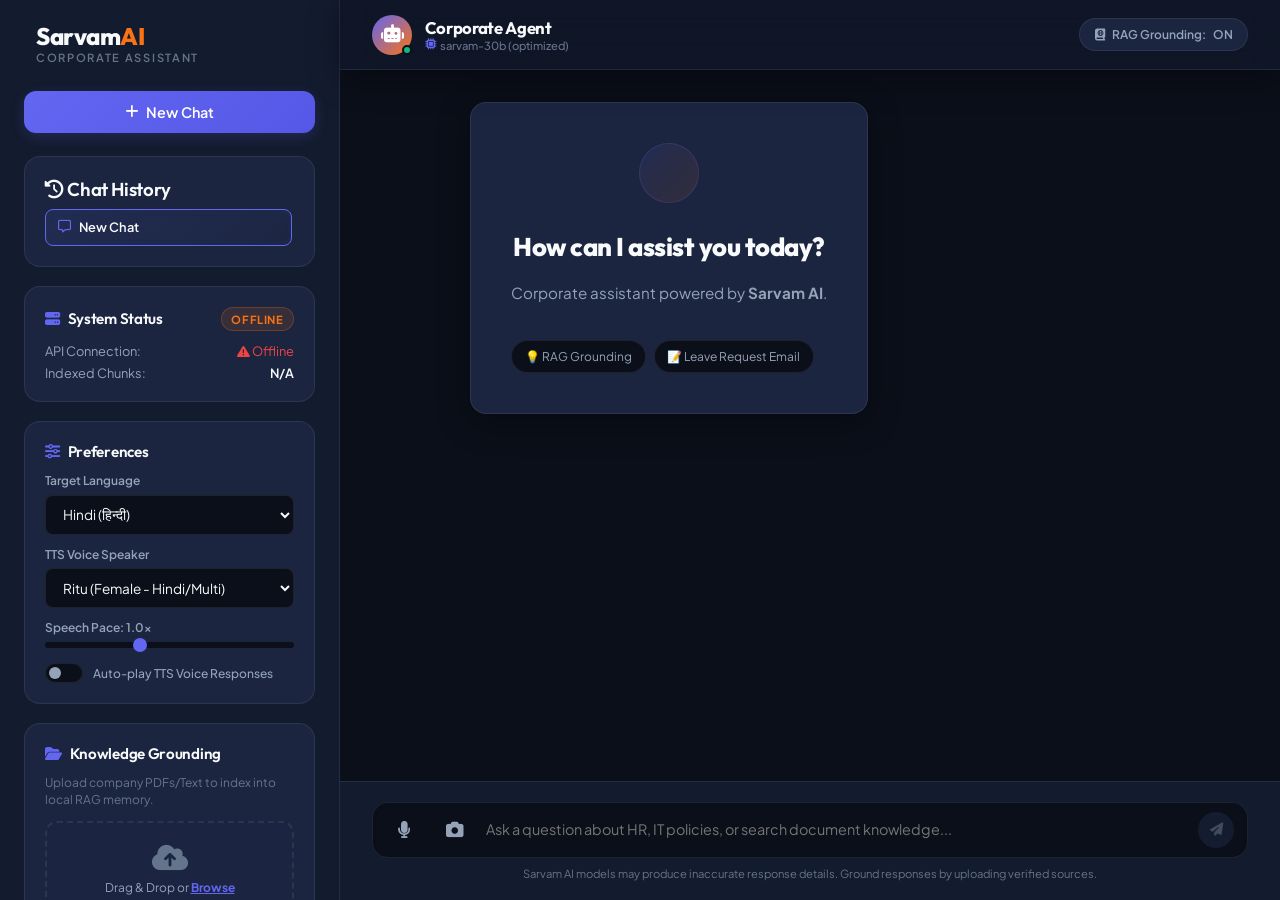
==== frontend/index.html @ e3de651c "Deploy: Project files isolated from parent directories" ====
<!DOCTYPE html> 
<html lang="en">
<head>
    <meta charset="UTF-8">
    <meta name="viewport" content="width=device-width, initial-scale=1.0">
    <title>SarvamAI Enterprise Assistant</title>
    <!-- Google Fonts -->
    <link rel="preconnect" href="https://fonts.googleapis.com">
    <link rel="preconnect" href="https://fonts.gstatic.com" crossorigin>
    <link href="https://fonts.googleapis.com/css2?family=Outfit:wght@300;400;500;600;700;800&family=Plus+Jakarta+Sans:wght@300;400;500;600;700&display=swap" rel="stylesheet">
    <!-- FontAwesome Icons -->
    <link rel="stylesheet" href="https://cdnjs.cloudflare.com/ajax/libs/font-awesome/6.4.0/css/all.min.css">
    <!-- Custom CSS -->
    <link rel="stylesheet" href="index.css">
</head>
<body class="dark-theme">
    <div class="app-container">
        <!-- Sidebar Navigation -->
        <aside class="sidebar">
            <div class="brand-section">
                <div class="logo-container">
                    <i class="fa-solid fa-brain-circuit logo-icon"></i>
                    <div class="brand-text">
                        <h1>Sarvam<span>AI</span></h1>
                        <span class="sub-brand">Corporate Assistant</span>
                    </div>
                </div>
            </div>

            <button class="btn btn-primary new-chat-btn" id="new-chat-btn">
                <i class="fa-solid fa-plus"></i> New Chat
            </button>

            <div class="history-panel card" id="history-panel">
                <h3><i class="fa-solid fa-clock-rotate-left"></i> Chat History</h3>
                <div class="sessions-list-container">
                    <ul class="sessions-list" id="sessions-list">
                        <!-- Populated by JavaScript -->
                    </ul>
                </div>
            </div>

            <div class="status-panel card">
                <div class="panel-header">
                    <h3><i class="fa-solid fa-server"></i> System Status</h3>
                    <span class="badge status-badge demo-badge" id="system-mode">Demo Mode</span>
                </div>
                <div class="status-details">
                    <div class="status-row">
                        <span>API Connection:</span>
                        <span id="api-status"><i class="fa-solid fa-circle-nodes pulse-icon"></i> Scanning...</span>
                    </div>
                    <div class="status-row">
                        <span>Indexed Chunks:</span>
                        <span id="indexed-chunks" class="highlight-text">0 chunks</span>
                    </div>
                </div>
            </div>

            <div class="settings-panel card">
                <h3><i class="fa-solid fa-sliders"></i> Preferences</h3>
                
                <div class="form-group">
                    <label for="language-select">Target Language</label>
                    <select id="language-select">
                        <option value="en-IN">English (India)</option>
                        <option value="hi-IN" selected>Hindi (हिन्दी)</option>
                        <option value="bn-IN">Bengali (বাংলা)</option>
                        <option value="ta-IN">Tamil (தமிழ்)</option>
                        <option value="te-IN">Telugu (తెలుగు)</option>
                        <option value="kn-IN">Kannada (ಕನ್ನಡ)</option>
                        <option value="ml-IN">Malayalam (മലയാളം)</option>
                        <option value="mr-IN">Marathi (मराठी)</option>
                        <option value="gu-IN">Gujarati (ગુજરાતી)</option>
                        <option value="pa-IN">Punjabi (ਪੰਜਾਬੀ)</option>
                    </select>
                </div>

                <div class="form-group">
                    <label for="speaker-select">TTS Voice Speaker</label>
                    <select id="speaker-select">
                        <option value="ritu" selected>Ritu (Female - Hindi/Multi)</option>
                        <option value="aditya">Aditya (Male - Hindi/Multi)</option>
                        <option value="shubh">Shubh (Male - Telephony/Energetic)</option>
                    </select>
                </div>

                <div class="form-group">
                    <label for="voice-pace">Speech Pace: <span id="pace-val">1.0x</span></label>
                    <input type="range" id="voice-pace" min="0.7" max="1.5" step="0.1" value="1.0">
                </div>

                <div class="toggle-group">
                    <label class="toggle-switch" for="voice-output-toggle">
                        <input type="checkbox" id="voice-output-toggle" title="Enable auto-play voice responses">
                        <span class="slider"></span>
                    </label>
                    <span class="toggle-label">Auto-play TTS Voice Responses</span>
                </div>
            </div>

            <!-- RAG Upload Section -->
            <div class="knowledge-panel card">
                <h3><i class="fa-solid fa-folder-open"></i> Knowledge Grounding</h3>
                <p class="panel-desc">Upload company PDFs/Text to index into local RAG memory.</p>
                
                <div class="upload-dropzone" id="dropzone">
                    <input type="file" id="file-input" accept=".pdf,.txt,.md,.json" title="Upload a document file">
                    <i class="fa-solid fa-cloud-arrow-up upload-icon"></i>
                    <span>Drag & Drop or <strong class="browse-link">Browse</strong></span>
                    <span class="file-limits">PDF, TXT, MD, JSON (Max 10MB)</span>
                </div>

                <div id="upload-progress-container" class="upload-progress-container hidden">
                    <div class="upload-progress-bar">
                        <div class="upload-progress-fill" id="upload-progress-fill"></div>
                    </div>
                    <span class="upload-progress-text" id="upload-progress-text">Uploading...</span>
                </div>

                <div class="sources-list-container">
                    <h4>Indexed Source Files</h4>
                    <ul class="sources-list" id="sources-list">
                        <li class="empty-sources">No documents uploaded yet.</li>
                    </ul>
                </div>
                
                <button class="btn btn-danger btn-sm w-100" id="clear-docs-btn">
                    <i class="fa-solid fa-trash-can"></i> Clear Knowledge Base
                </button>
            </div>
            
            <div class="sidebar-footer">
                <p>Powered by Sarvam AI</p>
                <div class="theme-switcher">
                    <i class="fa-solid fa-moon active" id="dark-theme-btn"></i>
                    <i class="fa-solid fa-sun" id="light-theme-btn"></i>
                </div>
            </div>
        </aside>

        <!-- Main Chat Area -->
        <main class="chat-area">
            <!-- Chat Header -->
            <header class="chat-header">
                <div class="chat-header-info">
                    <div class="avatar">
                        <i class="fa-solid fa-robot"></i>
                        <span class="online-indicator"></span>
                    </div>
                    <div>
                        <h2>Corporate Agent</h2>
                        <span class="model-badge"><i class="fa-solid fa-microchip"></i> sarvam-30b (optimized)</span>
                    </div>
                </div>
                <div class="header-actions">
                    <button class="action-btn" id="use-rag-toggle" title="Toggle RAG Document Retrieval" class="active">
                        <i class="fa-solid fa-book-atlas"></i> RAG Grounding: <span id="rag-status-text">ON</span>
                    </button>
                </div>
            </header>

            <!-- Conversation Window -->
            <div class="chat-messages" id="chat-messages">
                <!-- Welcome Message -->
                <div class="message system-welcome">
                    <div class="welcome-card card">
                        <div class="welcome-icon-wrapper">
                            <i class="fa-solid fa-sparkles"></i>
                        </div>
                        <h2>How can I assist you today?</h2>
                        <p>I am your specialized corporate assistant powered by <strong>Sarvam AI</strong>. Upload documents to query company secrets, or speak directly in your regional language!</p>
                        
                        <div class="suggested-queries">
                            <h4>Suggested Quick Prompts</h4>
                            <div class="suggestion-chips">
                                <button class="chip" data-query="Explain how RAG grounding works in this chatbot.">💡 Tell me about RAG Grounding</button>
                                <button class="chip" data-query="How does Sarvam AI optimize for Indian languages?">🇮🇳 Indian Language Optimization</button>
                                <button class="chip" data-query="Help me write a professional leave request email in formal English and Hindi.">📝 Leave Request Email</button>
                            </div>
                        </div>
                    </div>
                </div>
            </div>

            <!-- Audio Playback Floating Bar (when voice is generating/playing) -->
            <div class="voice-player-bar hidden" id="voice-player-container">
                <div class="voice-player-details">
                    <i class="fa-solid fa-volume-high voice-icon wave-animation"></i>
                    <div class="voice-player-meta">
                        <span class="voice-title">Playing AI Response</span>
                        <span class="voice-subtitle" id="voice-playing-lang">Hindi Voice (Ritu)</span>
                    </div>
                </div>
                <div class="voice-player-controls">
                    <audio id="global-audio-player"></audio>
                    <button class="voice-control-btn" id="audio-play-pause-btn" title="Pause audio playback" aria-label="Pause audio playback"><i class="fa-solid fa-pause"></i></button>
                    <button class="voice-control-btn" id="audio-stop-btn" title="Stop audio playback" aria-label="Stop audio playback"><i class="fa-solid fa-square"></i></button>
                </div>
            </div>

            <!-- Chat Input Area -->
            <footer class="chat-input-area">
                <div class="input-container">
                    <button class="input-action-btn" id="mic-btn" title="Speak (Voice Chat)">
                        <i class="fa-solid fa-microphone"></i>
                    </button>
                    <button class="input-action-btn" id="ocr-btn" title="Scan Image/PDF (OCR)">
                        <i class="fa-solid fa-camera"></i>
                    </button>
                    <input type="file" id="ocr-file-input" accept="image/*,.pdf" title="Upload an image or PDF for OCR">
                    
                    <div class="mic-recording-indicator hidden" id="mic-recording-ui">
                        <span class="rec-dot"></span>
                        <span class="rec-text">Listening... Speak in <span id="rec-lang-label">Hindi</span></span>
                        <div class="voice-waves">
                            <span></span><span></span><span></span><span></span>
                        </div>
                        <button class="btn btn-sm btn-primary" id="stop-mic-btn">Done</button>
                        <button class="btn btn-sm btn-secondary" id="cancel-mic-btn">Cancel</button>
                    </div>

                    <textarea id="chat-input-textarea" placeholder="Ask a question about HR, IT policies, or search document knowledge..." rows="1"></textarea>
                    
                    <button class="send-btn" id="send-btn" disabled title="Send message" aria-label="Send message">
                        <i class="fa-solid fa-paper-plane"></i>
                    </button>
                </div>
                <div class="input-footer-text">
                    Sarvam AI models may produce inaccurate response details. Ground responses by uploading verified sources.
                </div>
            </footer>
        </main>
    </div>

    <!-- Custom App Logic -->
    <script src="app.js"></script>
</body>
</html>
---- frontend/index.css ----
/* ==========================================================================
   DESIGN SYSTEM & GLOBAL TOKEN DEFINITIONS
   ========================================================================== */
:root {
    /* Color Palette - Dark Theme (Default) */
    --bg-primary: #0b0f19;
    --bg-secondary: #131b2e;
    --bg-tertiary: #1b253f;
    --border-color: rgba(255, 255, 255, 0.08);
    --border-hover: rgba(255, 255, 255, 0.16);
    
    /* Brand Accent Colors */
    --accent-primary: #6366f1; /* Royal Indigo */
    --accent-primary-rgb: 99, 102, 241;
    --accent-secondary: #f97316; /* Vivid Saffron */
    --accent-secondary-rgb: 249, 115, 22;
    --accent-glow: rgba(99, 102, 241, 0.15);
    
    /* Text Colors */
    --text-primary: #f8fafc;
    --text-secondary: #94a3b8;
    --text-muted: #64748b;
    --text-highlight: #38bdf8; /* Electric Sky */
    
    /* Glassmorphism Presets */
    --glass-bg: rgba(19, 27, 46, 0.65);
    --glass-blur: blur(16px);
    --glass-shadow: 0 8px 32px 0 rgba(0, 0, 0, 0.37);
    
    /* Animations & Speeds */
    --transition-fast: 0.15s ease;
    --transition-normal: 0.25s cubic-bezier(0.4, 0, 0.2, 1);
    --transition-slow: 0.4s cubic-bezier(0.4, 0, 0.2, 1);
    --border-radius-lg: 16px;
    --border-radius-md: 12px;
    --border-radius-sm: 8px;
}

/* Light Theme Variables */
body.light-theme {
    --bg-primary: #f8fafc;
    --bg-secondary: #ffffff;
    --bg-tertiary: #f1f5f9;
    --border-color: rgba(0, 0, 0, 0.06);
    --border-hover: rgba(0, 0, 0, 0.12);
    
    --accent-primary: #4f46e5;
    --accent-primary-rgb: 79, 70, 229;
    --accent-secondary: #ea580c;
    --accent-secondary-rgb: 234, 88, 12;
    --accent-glow: rgba(79, 70, 229, 0.08);
    
    --text-primary: #0f172a;
    --text-secondary: #475569;
    --text-muted: #94a3b8;
    --text-highlight: #0284c7;
    
    --glass-bg: rgba(255, 255, 255, 0.75);
    --glass-shadow: 0 8px 32px 0 rgba(15, 23, 42, 0.06);
}

/* ==========================================================================
   BASE & RESET STYLES
   ========================================================================== */
* {
    box-sizing: border-box;
    margin: 0;
    padding: 0;
}

#file-input,
#ocr-file-input {
    display: none;
}

/* Custom Scrollbar */
*::-webkit-scrollbar {
    width: 6px;
}
*::-webkit-scrollbar-track {
    background: transparent;
}
*::-webkit-scrollbar-thumb {
    background-color: var(--border-hover);
    border-radius: 20px;
}

body {
    font-family: 'Plus Jakarta Sans', sans-serif;
    background-color: var(--bg-primary);
    color: var(--text-primary);
    overflow: hidden;
    height: 100vh;
    width: 100vw;
    transition: background-color var(--transition-normal), color var(--transition-normal);
}

h1, h2, h3, h4, h5, h6 {
    font-family: 'Outfit', sans-serif;
    font-weight: 600;
    letter-spacing: -0.02em;
}

/* ==========================================================================
   LAYOUT STRUCTURE
   ========================================================================== */
.app-container {
    display: grid;
    grid-template-columns: 340px 1fr;
    height: 100vh;
    width: 100vw;
}

/* ==========================================================================
   SIDEBAR COMPONENT
   ========================================================================== */
.sidebar {
    background-color: var(--bg-secondary);
    border-right: 1px solid var(--border-color);
    display: flex;
    flex-direction: column;
    height: 100vh;
    padding: 1.5rem;
    gap: 1.2rem;
    overflow-y: auto;
    transition: background-color var(--transition-normal), border-right var(--transition-normal);
}

.brand-section {
    display: flex;
    align-items: center;
    justify-content: space-between;
    margin-bottom: 0.5rem;
}

.logo-container {
    display: flex;
    align-items: center;
    gap: 0.75rem;
}

.logo-icon {
    font-size: 2.2rem;
    background: linear-gradient(135deg, var(--accent-primary) 0%, var(--accent-secondary) 100%);
    -webkit-background-clip: text;
    background-clip: text;
    -webkit-text-fill-color: transparent;
    filter: drop-shadow(0 0 8px rgba(var(--accent-primary-rgb), 0.3));
}

.brand-text h1 {
    font-size: 1.5rem;
    font-weight: 800;
    line-height: 1;
}

.brand-text h1 span {
    color: var(--accent-secondary);
}

.sub-brand {
    font-size: 0.7rem;
    text-transform: uppercase;
    letter-spacing: 0.15em;
    color: var(--text-muted);
    font-weight: 600;
    margin-top: 2px;
    display: block;
}

/* Card layout wrapper */
.card {
    background-color: var(--bg-tertiary);
    border: 1px solid var(--border-color);
    border-radius: var(--border-radius-lg);
    padding: 1.25rem;
    display: flex;
    flex-direction: column;
    gap: 0.75rem;
    transition: transform var(--transition-normal), border-color var(--transition-normal), box-shadow var(--transition-normal);
}

.card:hover {
    border-color: var(--border-hover);
}

/* System Status Panel */
.status-panel .panel-header {
    display: flex;
    justify-content: space-between;
    align-items: center;
}

.status-panel h3, .settings-panel h3, .knowledge-panel h3 {
    font-size: 0.95rem;
    color: var(--text-primary);
    display: flex;
    align-items: center;
    gap: 0.5rem;
}

.status-panel h3 i, .settings-panel h3 i, .knowledge-panel h3 i {
    color: var(--accent-primary);
}

.badge {
    padding: 0.25rem 0.6rem;
    font-size: 0.7rem;
    font-weight: 700;
    border-radius: 20px;
    text-transform: uppercase;
    letter-spacing: 0.05em;
}

.demo-badge {
    background-color: rgba(var(--accent-secondary-rgb), 0.12);
    color: var(--accent-secondary);
    border: 1px solid rgba(var(--accent-secondary-rgb), 0.25);
}

.prod-badge {
    background-color: rgba(16, 185, 129, 0.12);
    color: #10b981;
    border: 1px solid rgba(16, 185, 129, 0.25);
}

.status-details {
    font-size: 0.8rem;
    display: flex;
    flex-direction: column;
    gap: 0.4rem;
}

.status-row {
    display: flex;
    justify-content: space-between;
    align-items: center;
    color: var(--text-secondary);
}

.highlight-text {
    color: var(--text-primary);
    font-weight: 600;
}

.pulse-icon {
    font-size: 0.6rem;
    color: var(--accent-primary);
    margin-right: 4px;
    animation: pulse-glow 2s infinite;
}

@keyframes pulse-glow {
    0% { transform: scale(0.9); opacity: 0.4; }
    50% { transform: scale(1.2); opacity: 1; filter: drop-shadow(0 0 4px var(--accent-primary)); }
    100% { transform: scale(0.9); opacity: 0.4; }
}

/* Preferences Panel */
.form-group {
    display: flex;
    flex-direction: column;
    gap: 0.4rem;
}

.form-group label {
    font-size: 0.75rem;
    font-weight: 600;
    color: var(--text-secondary);
}

.form-group select, .form-group input[type="text"] {
    background-color: var(--bg-primary);
    border: 1px solid var(--border-color);
    color: var(--text-primary);
    padding: 0.6rem 0.8rem;
    border-radius: var(--border-radius-sm);
    font-family: inherit;
    font-size: 0.85rem;
    width: 100%;
    outline: none;
    cursor: pointer;
    transition: border-color var(--transition-fast);
}

.form-group select:focus, .form-group input[type="text"]:focus {
    border-color: var(--accent-primary);
}

/* Speech Pace range slider */
input[type="range"] {
    -webkit-appearance: none;
    appearance: none;
    width: 100%;
    height: 6px;
    border-radius: 3px;
    background: var(--bg-primary);
    outline: none;
}

input[type="range"]::-webkit-slider-thumb {
    -webkit-appearance: none;
    appearance: none;
    width: 14px;
    height: 14px;
    border-radius: 50%;
    background: var(--accent-primary);
    cursor: pointer;
    transition: transform 0.1s ease;
}

input[type="range"]::-webkit-slider-thumb:hover {
    transform: scale(1.2);
}

/* Toggles Switch */
.toggle-group {
    display: flex;
    align-items: center;
    gap: 0.6rem;
    margin-top: 0.2rem;
}

.toggle-switch {
    position: relative;
    display: inline-block;
    width: 38px;
    height: 20px;
    flex-shrink: 0;
}

.toggle-switch input {
    opacity: 0;
    width: 0;
    height: 0;
}

.slider {
    position: absolute;
    cursor: pointer;
    top: 0; left: 0; right: 0; bottom: 0;
    background-color: var(--bg-primary);
    border: 1px solid var(--border-color);
    border-radius: 34px;
    transition: .3s;
}

.slider:before {
    position: absolute;
    content: "";
    height: 12px;
    width: 12px;
    left: 3px;
    bottom: 3px;
    background-color: var(--text-secondary);
    border-radius: 50%;
    transition: .3s;
}

input:checked + .slider {
    background-color: var(--accent-primary);
    border-color: var(--accent-primary);
}

input:checked + .slider:before {
    transform: translateX(18px);
    background-color: white;
}

.toggle-label {
    font-size: 0.75rem;
    color: var(--text-secondary);
    font-weight: 500;
}

/* Knowledge Panel & File Upload */
.panel-desc {
    font-size: 0.75rem;
    color: var(--text-muted);
    line-height: 1.4;
}

.upload-dropzone {
    border: 2px dashed var(--border-color);
    border-radius: var(--border-radius-md);
    padding: 1.25rem 0.75rem;
    display: flex;
    flex-direction: column;
    align-items: center;
    gap: 0.5rem;
    cursor: pointer;
    background-color: rgba(var(--accent-primary-rgb), 0.01);
    transition: border-color var(--transition-normal), background-color var(--transition-normal);
}

.upload-dropzone:hover, .upload-dropzone.dragover {
    border-color: var(--accent-primary);
    background-color: rgba(var(--accent-primary-rgb), 0.04);
}

.upload-icon {
    font-size: 1.8rem;
    color: var(--text-muted);
    transition: color var(--transition-fast), transform var(--transition-fast);
}

.upload-dropzone:hover .upload-icon {
    color: var(--accent-primary);
    transform: translateY(-2px);
}

.upload-dropzone span {
    font-size: 0.75rem;
    color: var(--text-secondary);
    text-align: center;
}

.browse-link {
    color: var(--accent-primary);
    text-decoration: underline;
}

.file-limits {
    font-size: 0.65rem !important;
    color: var(--text-muted) !important;
}

/* Upload Progress */
.upload-progress-container {
    display: flex;
    flex-direction: column;
    gap: 0.3rem;
}

.upload-progress-bar {
    height: 4px;
    width: 100%;
    background-color: var(--bg-primary);
    border-radius: 2px;
    overflow: hidden;
}

.upload-progress-fill {
    height: 100%;
    width: 0%;
    background-color: var(--accent-secondary);
    transition: width 0.1s ease;
}

.upload-progress-text {
    font-size: 0.65rem;
    color: var(--text-secondary);
    text-align: center;
}

/* Sources List */
.sources-list-container {
    margin-top: 0.2rem;
}

.sources-list-container h4 {
    font-size: 0.75rem;
    color: var(--text-secondary);
    font-weight: 600;
    margin-bottom: 0.4rem;
}

.sources-list {
    list-style: none;
    display: flex;
    flex-direction: column;
    gap: 0.4rem;
    max-height: 120px;
    overflow-y: auto;
}

.sources-list li {
    font-size: 0.75rem;
    background-color: var(--bg-primary);
    border: 1px solid var(--border-color);
    padding: 0.4rem 0.6rem;
    border-radius: var(--border-radius-sm);
    display: flex;
    align-items: center;
    justify-content: space-between;
    gap: 0.5rem;
    animation: slide-in 0.25s ease;
}

.sources-list li .file-info {
    display: flex;
    align-items: center;
    gap: 0.4rem;
    overflow: hidden;
    white-space: nowrap;
    text-overflow: ellipsis;
    color: var(--text-primary);
}

.sources-list li .file-info i {
    color: var(--accent-secondary);
}

.empty-sources {
    color: var(--text-muted);
    font-style: italic;
    border: none !important;
    background: transparent !important;
    padding: 0.5rem 0 !important;
    justify-content: center !important;
}

/* Buttons */
.btn {
    border: none;
    border-radius: var(--border-radius-sm);
    padding: 0.6rem 1rem;
    font-family: inherit;
    font-size: 0.8rem;
    font-weight: 600;
    cursor: pointer;
    display: inline-flex;
    align-items: center;
    justify-content: center;
    gap: 0.4rem;
    transition: background-color var(--transition-fast), transform 0.1s ease;
    width: 100%;
}

.btn:active {
    transform: scale(0.98);
}

.btn-primary {
    background-color: var(--accent-primary);
    color: white;
}

.btn-primary:hover {
    background-color: #5558e6;
}

.btn-secondary {
    background-color: var(--bg-tertiary);
    border: 1px solid var(--border-color);
    color: var(--text-primary);
}

.btn-secondary:hover {
    background-color: var(--border-color);
}

.btn-danger {
    background-color: rgba(239, 68, 68, 0.08);
    border: 1px solid rgba(239, 68, 68, 0.2);
    color: #ef4444;
}

.btn-danger:hover {
    background-color: rgba(239, 68, 68, 0.15);
}

.w-100 {
    width: 100%;
}

/* Sidebar Footer */
.sidebar-footer {
    margin-top: auto;
    display: flex;
    justify-content: space-between;
    align-items: center;
    border-top: 1px solid var(--border-color);
    padding-top: 1rem;
    font-size: 0.7rem;
    color: var(--text-muted);
    font-weight: 500;
}

.theme-switcher {
    display: flex;
    background-color: var(--bg-primary);
    border: 1px solid var(--border-color);
    border-radius: 20px;
    padding: 2px;
    gap: 2px;
}

.theme-switcher i {
    font-size: 0.75rem;
    padding: 0.35rem 0.55rem;
    border-radius: 50%;
    cursor: pointer;
    transition: background-color var(--transition-fast), color var(--transition-fast);
}

.theme-switcher i.active {
    background-color: var(--accent-primary);
    color: white;
}

/* ==========================================================================
   CHAT AREA & CONVERSATION COMPONENT
   ========================================================================== */
.chat-area {
    display: flex;
    flex-direction: column;
    height: 100vh;
    background-color: var(--bg-primary);
    position: relative;
}

/* Chat Header */
.chat-header {
    background-color: var(--glass-bg);
    -webkit-backdrop-filter: var(--glass-blur);
    backdrop-filter: var(--glass-blur);
    border-bottom: 1px solid var(--border-color);
    height: 70px;
    padding: 0 2rem;
    display: flex;
    align-items: center;
    justify-content: space-between;
    z-index: 10;
    box-shadow: var(--glass-shadow);
}

.chat-header-info {
    display: flex;
    align-items: center;
    gap: 0.8rem;
}

.avatar {
    height: 40px;
    width: 40px;
    background: linear-gradient(135deg, var(--accent-primary) 0%, var(--accent-secondary) 100%);
    color: white;
    border-radius: 50%;
    display: flex;
    align-items: center;
    justify-content: center;
    font-size: 1.15rem;
    position: relative;
}

.online-indicator {
    height: 10px;
    width: 10px;
    background-color: #10b981;
    border: 2px solid var(--bg-primary);
    border-radius: 50%;
    position: absolute;
    bottom: 0;
    right: 0;
}

.chat-header-info h2 {
    font-size: 1.05rem;
    font-weight: 700;
}

.model-badge {
    font-size: 0.7rem;
    color: var(--text-muted);
    font-weight: 500;
    display: flex;
    align-items: center;
    gap: 0.25rem;
}

.model-badge i {
    color: var(--accent-primary);
}

.action-btn {
    background-color: var(--bg-tertiary);
    border: 1px solid var(--border-color);
    color: var(--text-secondary);
    padding: 0.5rem 0.9rem;
    border-radius: 20px;
    font-family: inherit;
    font-size: 0.75rem;
    font-weight: 600;
    cursor: pointer;
    display: flex;
    align-items: center;
    gap: 0.4rem;
    transition: var(--transition-fast);
}

.action-btn.active {
    background-color: rgba(var(--accent-primary-rgb), 0.1);
    border-color: var(--accent-primary);
    color: var(--text-primary);
}

.action-btn.active span {
    color: var(--accent-primary);
}

/* Chat Message Window */
.chat-messages {
    flex: 1;
    overflow-y: auto;
    padding: 2rem;
    display: flex;
    flex-direction: column;
    gap: 1.5rem;
}

.message {
    display: flex;
    gap: 1rem;
    max-width: 80%;
    animation: message-slide 0.35s cubic-bezier(0.16, 1, 0.3, 1);
}

@keyframes message-slide {
    0% { opacity: 0; transform: translateY(12px); }
    100% { opacity: 1; transform: translateY(0); }
}

.message.user {
    align-self: flex-end;
    flex-direction: row-reverse;
}

.message.bot {
    align-self: flex-start;
}

.message .msg-avatar {
    height: 36px;
    width: 36px;
    border-radius: 50%;
    display: flex;
    align-items: center;
    justify-content: center;
    font-size: 1rem;
    flex-shrink: 0;
}

.message.user .msg-avatar {
    background-color: var(--accent-secondary);
    color: white;
}

.message.bot .msg-avatar {
    background-color: var(--bg-tertiary);
    border: 1px solid var(--border-color);
    color: var(--accent-primary);
}

.message-bubble {
    background-color: var(--bg-secondary);
    border: 1px solid var(--border-color);
    border-radius: var(--border-radius-lg);
    padding: 1rem 1.25rem;
    color: var(--text-primary);
    line-height: 1.6;
    font-size: 0.9rem;
    position: relative;
    box-shadow: 0 4px 6px -1px rgba(0, 0, 0, 0.05);
}

.message.user .message-bubble {
    background: linear-gradient(135deg, var(--bg-tertiary) 0%, rgba(var(--accent-primary-rgb), 0.05) 100%);
    border-color: rgba(var(--accent-primary-rgb), 0.15);
    border-top-right-radius: 4px;
}

.message.bot .message-bubble {
    border-top-left-radius: 4px;
}

/* System Welcome Card */
.system-welcome {
    align-self: center;
    max-width: 680px;
    width: 100%;
}

.welcome-card {
    text-align: center;
    padding: 2.5rem;
    align-items: center;
    gap: 1.2rem;
    box-shadow: var(--glass-shadow);
}

.welcome-icon-wrapper {
    height: 60px;
    width: 60px;
    background: linear-gradient(135deg, rgba(var(--accent-primary-rgb), 0.1) 0%, rgba(var(--accent-secondary-rgb), 0.1) 100%);
    border: 1px solid rgba(var(--accent-primary-rgb), 0.2);
    border-radius: 50%;
    display: flex;
    align-items: center;
    justify-content: center;
    font-size: 1.7rem;
    color: var(--accent-primary);
    margin-bottom: 0.5rem;
}

.welcome-card h2 {
    font-size: 1.6rem;
    font-weight: 800;
}

.welcome-card p {
    color: var(--text-secondary);
    font-size: 0.95rem;
    max-width: 500px;
    line-height: 1.5;
}

.suggested-queries {
    width: 100%;
    margin-top: 1rem;
    text-align: left;
}

.suggested-queries h4 {
    font-size: 0.85rem;
    color: var(--text-secondary);
    margin-bottom: 0.6rem;
}

.suggestion-chips {
    display: flex;
    flex-wrap: wrap;
    gap: 0.5rem;
}

.chip {
    background-color: var(--bg-primary);
    border: 1px solid var(--border-color);
    color: var(--text-secondary);
    padding: 0.5rem 0.8rem;
    border-radius: 20px;
    font-family: inherit;
    font-size: 0.75rem;
    cursor: pointer;
    transition: var(--transition-fast);
    text-align: left;
}

.chip:hover {
    border-color: var(--accent-primary);
    background-color: rgba(var(--accent-primary-rgb), 0.05);
    color: var(--text-primary);
}

/* Typing Indicator */
.typing-indicator {
    display: flex;
    align-items: center;
    gap: 4px;
    padding: 0.25rem 0.5rem;
}

.typing-indicator span {
    height: 6px;
    width: 6px;
    background-color: var(--text-secondary);
    border-radius: 50%;
    animation: typing-bounce 1.4s infinite ease-in-out both;
}

.typing-indicator span:nth-child(1) { animation-delay: -0.32s; }
.typing-indicator span:nth-child(2) { animation-delay: -0.16s; }

@keyframes typing-bounce {
    0%, 80%, 100% { transform: scale(0); }
    40% { transform: scale(1.0); }
}

/* Source citations inside bot bubbles */
.citation-block {
    margin-top: 0.75rem;
    padding-top: 0.75rem;
    border-top: 1px solid var(--border-color);
    font-size: 0.75rem;
    color: var(--text-muted);
}

.citation-title {
    font-weight: 600;
    color: var(--text-secondary);
    margin-bottom: 0.3rem;
    display: flex;
    align-items: center;
    gap: 0.3rem;
}

.citation-title i {
    color: var(--accent-secondary);
}

.citation-chips-container {
    display: flex;
    flex-wrap: wrap;
    gap: 0.4rem;
}

.citation-badge {
    background-color: var(--bg-primary);
    border: 1px solid var(--border-color);
    padding: 0.25rem 0.5rem;
    border-radius: var(--border-radius-sm);
    color: var(--text-secondary);
}

.citation-chips-container a.clickable-badge {
    text-decoration: none;
    cursor: pointer;
    transition: all var(--transition-fast) ease;
    display: inline-flex;
    align-items: center;
}

.citation-chips-container a.clickable-badge:hover {
    background-color: var(--accent-primary);
    border-color: var(--accent-primary);
    color: #ffffff !important;
    box-shadow: 0 4px 12px rgba(var(--accent-primary-rgb), 0.25);
    transform: translateY(-1px);
}

.citation-chips-container a.clickable-badge:hover i {
    color: #ffffff !important;
}

/* Audio Synthesis trigger button in bot bubbles */
.tts-trigger-btn {
    background: transparent;
    border: none;
    color: var(--text-muted);
    font-size: 0.95rem;
    cursor: pointer;
    padding: 0.25rem;
    position: absolute;
    bottom: 0.5rem;
    right: 0.5rem;
    transition: color var(--transition-fast);
}

.tts-trigger-btn:hover {
    color: var(--accent-primary);
}

/* Voice Player Floating Bar */
.voice-player-bar {
    position: absolute;
    bottom: 95px;
    left: 50%;
    transform: translateX(-50%);
    width: 90%;
    max-width: 500px;
    background-color: var(--glass-bg);
    -webkit-backdrop-filter: var(--glass-blur);
    backdrop-filter: var(--glass-blur);
    border: 1px solid rgba(var(--accent-primary-rgb), 0.2);
    border-radius: var(--border-radius-lg);
    box-shadow: 0 10px 25px -5px rgba(0, 0, 0, 0.4);
    display: flex;
    align-items: center;
    justify-content: space-between;
    padding: 0.8rem 1.2rem;
    z-index: 100;
    animation: player-pop-up 0.3s cubic-bezier(0.34, 1.56, 0.64, 1);
}

@keyframes player-pop-up {
    0% { opacity: 0; transform: translate(-50%, 20px); }
    100% { opacity: 1; transform: translate(-50%, 0); }
}

.voice-player-details {
    display: flex;
    align-items: center;
    gap: 0.75rem;
}

.voice-icon {
    font-size: 1.25rem;
    color: var(--accent-primary);
}

.wave-animation {
    animation: audio-pulse 1.5s infinite;
}

@keyframes audio-pulse {
    0% { transform: scale(1); filter: drop-shadow(0 0 0px var(--accent-primary)); }
    50% { transform: scale(1.1); filter: drop-shadow(0 0 6px var(--accent-primary)); }
    100% { transform: scale(1); filter: drop-shadow(0 0 0px var(--accent-primary)); }
}

.voice-player-meta {
    display: flex;
    flex-direction: column;
}

.voice-title {
    font-size: 0.8rem;
    font-weight: 700;
}

.voice-subtitle {
    font-size: 0.7rem;
    color: var(--text-secondary);
}

.voice-player-controls {
    display: flex;
    gap: 0.5rem;
}

.voice-control-btn {
    background-color: var(--bg-tertiary);
    border: 1px solid var(--border-color);
    color: var(--text-primary);
    height: 32px;
    width: 32px;
    border-radius: 50%;
    display: flex;
    align-items: center;
    justify-content: center;
    cursor: pointer;
    font-size: 0.8rem;
    transition: var(--transition-fast);
}

.voice-control-btn:hover {
    border-color: var(--accent-primary);
    background-color: rgba(var(--accent-primary-rgb), 0.1);
    color: var(--accent-primary);
}

/* ==========================================================================
   INPUT CONTAINER COMPONENT
   ========================================================================== */
.chat-input-area {
    background-color: var(--bg-secondary);
    border-top: 1px solid var(--border-color);
    padding: 1.25rem 2rem;
    display: flex;
    flex-direction: column;
    gap: 0.5rem;
}

.input-container {
    background-color: var(--bg-primary);
    border: 1px solid var(--border-color);
    border-radius: var(--border-radius-lg);
    padding: 0.5rem 0.8rem;
    display: flex;
    align-items: center;
    gap: 0.75rem;
    position: relative;
    box-shadow: inset 0 2px 4px 0 rgba(0, 0, 0, 0.05);
    transition: border-color var(--transition-fast), box-shadow var(--transition-fast);
}

.input-container:focus-within {
    border-color: var(--accent-primary);
    box-shadow: 0 0 0 2px rgba(var(--accent-primary-rgb), 0.15);
}

.input-action-btn {
    background: transparent;
    border: none;
    color: var(--text-secondary);
    font-size: 1.1rem;
    height: 38px;
    width: 38px;
    border-radius: 50%;
    display: flex;
    align-items: center;
    justify-content: center;
    cursor: pointer;
    transition: background-color var(--transition-fast), color var(--transition-fast);
}

.input-action-btn:hover {
    background-color: var(--bg-tertiary);
    color: var(--accent-primary);
}

#mic-btn:hover {
    color: var(--accent-secondary);
    background-color: rgba(var(--accent-secondary-rgb), 0.08);
}

#chat-input-textarea {
    flex: 1;
    background: transparent;
    border: none;
    color: var(--text-primary);
    font-family: inherit;
    font-size: 0.9rem;
    line-height: 1.5;
    outline: none;
    resize: none;
    max-height: 120px;
    padding: 0.5rem 0;
}

.send-btn {
    background-color: var(--accent-primary);
    color: white;
    border: none;
    height: 36px;
    width: 36px;
    border-radius: 50%;
    display: flex;
    align-items: center;
    justify-content: center;
    cursor: pointer;
    transition: opacity var(--transition-fast), transform var(--transition-fast);
}

.send-btn:hover:not(:disabled) {
    transform: scale(1.05);
}

.send-btn:disabled {
    background-color: var(--bg-tertiary);
    color: var(--text-muted);
    cursor: not-allowed;
    opacity: 0.6;
}

.input-footer-text {
    font-size: 0.7rem;
    color: var(--text-muted);
    text-align: center;
}

/* Mic Active listening UI overlay */
.mic-recording-indicator {
    position: absolute;
    top: 0; left: 0; right: 0; bottom: 0;
    background-color: var(--bg-primary);
    border-radius: var(--border-radius-lg);
    display: flex;
    align-items: center;
    padding: 0 1.2rem;
    gap: 1rem;
    z-index: 5;
    animation: fade-in 0.2s ease;
}

.rec-dot {
    height: 10px;
    width: 10px;
    background-color: #ef4444;
    border-radius: 50%;
    animation: rec-glow 1s infinite alternate;
}

@keyframes rec-glow {
    0% { opacity: 0.4; transform: scale(0.9); }
    100% { opacity: 1; transform: scale(1.1); filter: drop-shadow(0 0 4px #ef4444); }
}

.rec-text {
    font-size: 0.85rem;
    font-weight: 600;
    color: var(--text-primary);
    flex: 1;
}

#rec-lang-label {
    color: var(--accent-secondary);
}

.voice-waves {
    display: flex;
    align-items: flex-end;
    gap: 3px;
    height: 16px;
    margin-right: 0.5rem;
}

.voice-waves span {
    width: 3px;
    background-color: var(--accent-secondary);
    animation: wave-bar 1.2s ease-in-out infinite alternate;
    border-radius: 3px;
}

.voice-waves span:nth-child(1) { height: 6px; animation-delay: 0.1s; }
.voice-waves span:nth-child(2) { height: 14px; animation-delay: 0.3s; }
.voice-waves span:nth-child(3) { height: 8px; animation-delay: 0.2s; }
.voice-waves span:nth-child(4) { height: 12px; animation-delay: 0.4s; }

@keyframes wave-bar {
    0% { transform: scaleY(0.3); }
    100% { transform: scaleY(1); }
}

/* ==========================================================================
   GLOBAL UTILITIES
   ========================================================================== */
.hidden {
    display: none !important;
}

@keyframes slide-in {
    from { opacity: 0; transform: translateY(8px); }
    to { opacity: 1; transform: translateY(0); }
}

@keyframes fade-in {
    from { opacity: 0; }
    to { opacity: 1; }
}

/* Markdown formatting in bot messages */
.message-bubble strong {
    color: var(--text-highlight);
    font-weight: 700;
}

.message-bubble p {
    margin-bottom: 0.5rem;
}

.message-bubble p:last-child {
    margin-bottom: 0;
}

.message-bubble ul, .message-bubble ol {
    margin-left: 1.25rem;
    margin-bottom: 0.5rem;
}

/* ==========================================================================
   THINKING PROCESS ACCORDION
   ========================================================================== */
.thinking-block {
    background-color: rgba(99, 102, 241, 0.04);
    border: 1px solid rgba(99, 102, 241, 0.1);
    border-radius: var(--border-radius-md);
    margin-bottom: 0.75rem;
    overflow: hidden;
    transition: border-color var(--transition-fast);
}

.thinking-block[open] {
    border-color: rgba(99, 102, 241, 0.25);
}

.thinking-block summary {
    font-size: 0.8rem;
    font-weight: 600;
    color: var(--text-secondary);
    padding: 0.5rem 0.75rem;
    cursor: pointer;
    -webkit-user-select: none;
    user-select: none;
    outline: none;
    display: flex;
    align-items: center;
    gap: 0.4rem;
    transition: color var(--transition-fast);
}

.thinking-block summary:hover {
    color: var(--accent-primary);
}

.thinking-block summary i {
    color: var(--accent-primary);
}

.thinking-content {
    font-size: 0.8rem;
    color: var(--text-secondary);
    padding: 0.75rem;
    border-top: 1px solid rgba(99, 102, 241, 0.08);
    background-color: rgba(19, 27, 46, 0.3);
    line-height: 1.5;
    white-space: pre-line;
}

body.light-theme .thinking-content {
    background-color: rgba(255, 255, 255, 0.5);
}

/* ==========================================================================
   OCR IMAGE PREVIEW & DOCUMENT SCANNING PULSE
   ========================================================================== */
.ocr-preview-thumbnail {
    display: block;
    max-width: 100%;
    max-height: 180px;
    border-radius: var(--border-radius-md);
    border: 1px solid var(--border-color);
    box-shadow: 0 8px 24px 0 rgba(0, 0, 0, 0.25);
    margin-top: 0.75rem;
    transition: transform var(--transition-normal), box-shadow var(--transition-normal);
}

.ocr-preview-thumbnail:hover {
    transform: scale(1.02);
    box-shadow: 0 12px 32px 0 rgba(99, 102, 241, 0.2);
    border-color: var(--accent-primary);
}

/* Custom visual pulse animation during active OCR scanning */
.ocr-scanning-indicator {
    position: relative;
    overflow: hidden;
}

.ocr-scanning-indicator::after {
    content: '';
    position: absolute;
    top: 0; left: 0; right: 0; height: 3px;
    background: linear-gradient(90deg, transparent, var(--accent-secondary), transparent);
    animation: scan-pulse-line 2s infinite linear;
}

@keyframes scan-pulse-line {
    0% { top: 0%; }
    50% { top: 100%; }
    100% { top: 0%; }
}

/* ==========================================================================
   CHAT SESSION HISTORY & NEW CHAT BUTTON STYLES
   ========================================================================== */
.new-chat-btn {
    background: linear-gradient(135deg, var(--accent-primary) 0%, #5558e6 100%);
    box-shadow: 0 4px 14px rgba(var(--accent-primary-rgb), 0.2);
    border-radius: var(--border-radius-md);
    padding: 0.75rem 1rem;
    font-size: 0.9rem;
    margin-bottom: 0.2rem;
    transition: all var(--transition-normal);
}
.new-chat-btn:hover {
    background: linear-gradient(135deg, #5558e6 0%, var(--accent-primary) 100%);
    box-shadow: 0 6px 20px rgba(var(--accent-primary-rgb), 0.35);
    transform: translateY(-1px);
}

.history-panel {
    gap: 0.5rem !important;
}

.sessions-list-container {
    max-height: 180px;
    overflow-y: auto;
    padding-right: 2px;
}

.sessions-list {
    list-style: none;
    display: flex;
    flex-direction: column;
    gap: 0.4rem;
}

.sessions-list li {
    font-size: 0.8rem;
    background-color: var(--bg-primary);
    border: 1px solid var(--border-color);
    padding: 0.5rem 0.75rem;
    border-radius: var(--border-radius-sm);
    display: flex;
    align-items: center;
    justify-content: space-between;
    cursor: pointer;
    transition: all var(--transition-fast);
    animation: slide-in 0.2s ease;
}

.sessions-list li:hover {
    border-color: var(--accent-primary);
    background-color: rgba(var(--accent-primary-rgb), 0.04);
}

.sessions-list li.active {
    border-color: var(--accent-primary);
    background: linear-gradient(135deg, rgba(var(--accent-primary-rgb), 0.1) 0%, rgba(var(--accent-primary-rgb), 0.02) 100%);
    color: var(--text-primary);
    font-weight: 600;
    box-shadow: inset 0 0 8px rgba(var(--accent-primary-rgb), 0.05);
}

.sessions-list li .session-title {
    overflow: hidden;
    white-space: nowrap;
    text-overflow: ellipsis;
    display: flex;
    align-items: center;
    gap: 0.5rem;
    flex: 1;
}

.sessions-list li .session-title i {
    color: var(--text-muted);
}

.sessions-list li.active .session-title i {
    color: var(--accent-primary);
}

.sessions-list li .delete-session-btn {
    background: transparent;
    border: none;
    color: var(--text-muted);
    cursor: pointer;
    padding: 2px 6px;
    border-radius: 4px;
    opacity: 0;
    transition: opacity var(--transition-fast), color var(--transition-fast);
}

.sessions-list li:hover .delete-session-btn {
    opacity: 1;
}

.sessions-list li .delete-session-btn:hover {
    color: #ef4444;
    background-color: rgba(239, 68, 68, 0.1);
}

.empty-history {
    color: var(--text-muted);
    font-style: italic;
    text-align: center;
    font-size: 0.75rem;
    padding: 0.5rem 0;
}

/* ==========================================================================
   RESPONSIVE DESIGN ADAPTATIONS
   ========================================================================== */
@media (max-width: 900px) {
    .app-container {
        grid-template-columns: 1fr;
    }
    
    .sidebar {
        display: none; /* In final mobile execution, a hamburger toggle is added */
    }
}

/* ==========================================================================
   HIGH-FIDELITY EMAIL COMPONENT LAYOUT STYLES
   ========================================================================== */
.gmail-action-link:hover {
    background: rgba(255, 107, 107, 0.15);
    text-decoration: underline !important;
}

.email-draft-card {
    transition: border-color var(--transition-fast) ease, box-shadow var(--transition-fast) ease;
}

.email-draft-card:hover {
    border-color: var(--accent-primary, #6366f1) !important;
    box-shadow: 0 6px 16px rgba(0, 0, 0, 0.2) !important;
}
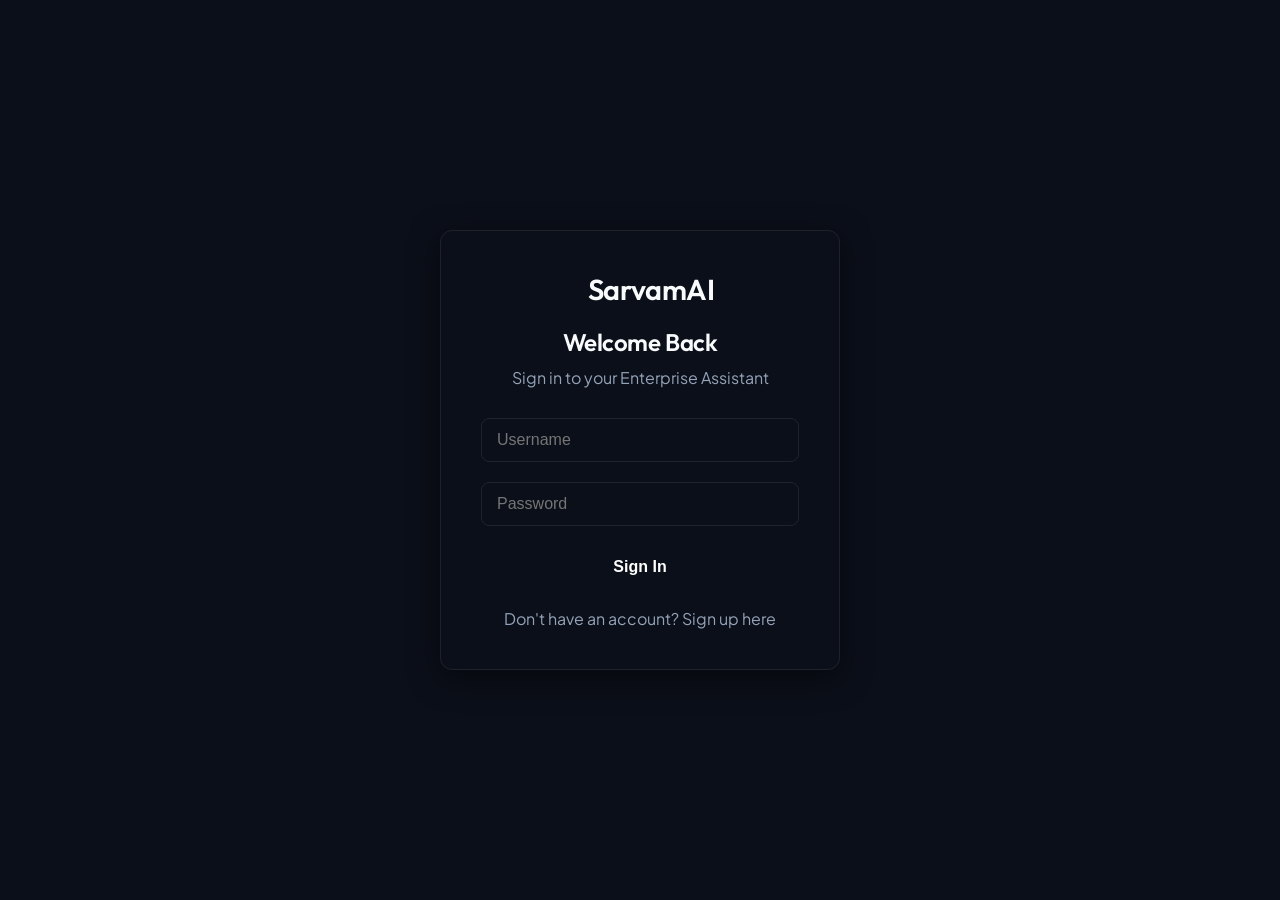
==== commit a561151f: "Sync latest features: Celery worker, async job processing, JWT authentication flow, LangGraph superv" ====
--- a/frontend/index.html
+++ b/frontend/index.html
@@ -1,5 +1,6 @@
-<!DOCTYPE html> 
+<!DOCTYPE html>
 <html lang="en">
+
 <head>
     <meta charset="UTF-8">
     <meta name="viewport" content="width=device-width, initial-scale=1.0">
@@ -7,12 +8,15 @@
     <!-- Google Fonts -->
     <link rel="preconnect" href="https://fonts.googleapis.com">
     <link rel="preconnect" href="https://fonts.gstatic.com" crossorigin>
-    <link href="https://fonts.googleapis.com/css2?family=Outfit:wght@300;400;500;600;700;800&family=Plus+Jakarta+Sans:wght@300;400;500;600;700&display=swap" rel="stylesheet">
+    <link
+        href="https://fonts.googleapis.com/css2?family=Outfit:wght@300;400;500;600;700;800&family=Plus+Jakarta+Sans:wght@300;400;500;600;700&display=swap"
+        rel="stylesheet">
     <!-- FontAwesome Icons -->
     <link rel="stylesheet" href="https://cdnjs.cloudflare.com/ajax/libs/font-awesome/6.4.0/css/all.min.css">
     <!-- Custom CSS -->
     <link rel="stylesheet" href="index.css">
 </head>
+
 <body class="dark-theme">
     <div class="app-container">
         <!-- Sidebar Navigation -->
@@ -32,8 +36,11 @@
             </button>
 
             <div class="history-panel card" id="history-panel">
-                <h3><i class="fa-solid fa-clock-rotate-left"></i> Chat History</h3>
-                <div class="sessions-list-container">
+                <div class="panel-header" id="history-header" style="cursor: pointer; display: flex; justify-content: space-between; align-items: center;">
+                    <h3><i class="fa-solid fa-clock-rotate-left"></i> Chat History</h3>
+                    <i class="fa-solid fa-chevron-down toggle-icon" id="history-toggle-icon" style="transition: transform 0.3s; color: var(--text-secondary);"></i>
+                </div>
+                <div class="sessions-list-container collapsible-content" id="history-content">
                     <ul class="sessions-list" id="sessions-list">
                         <!-- Populated by JavaScript -->
                     </ul>
@@ -59,7 +66,7 @@
 
             <div class="settings-panel card">
                 <h3><i class="fa-solid fa-sliders"></i> Preferences</h3>
-                
+
                 <div class="form-group">
                     <label for="language-select">Target Language</label>
                     <select id="language-select">
@@ -103,36 +110,45 @@
             <div class="knowledge-panel card">
                 <h3><i class="fa-solid fa-folder-open"></i> Knowledge Grounding</h3>
                 <p class="panel-desc">Upload company PDFs/Text to index into local RAG memory.</p>
-                
+
                 <div class="upload-dropzone" id="dropzone">
-                    <input type="file" id="file-input" accept=".pdf,.txt,.md,.json" title="Upload a document file">
+                    <input type="file" id="file-input" accept=".pdf,.txt,.md,.json,.docx"
+                        title="Upload a document file">
                     <i class="fa-solid fa-cloud-arrow-up upload-icon"></i>
                     <span>Drag & Drop or <strong class="browse-link">Browse</strong></span>
-                    <span class="file-limits">PDF, TXT, MD, JSON (Max 10MB)</span>
+                    <span class="file-limits">PDF, TXT, MD, JSON, DOCX (Max 50MB)</span>
                 </div>
 
                 <div id="upload-progress-container" class="upload-progress-container hidden">
-                    <div class="upload-progress-bar">
-                        <div class="upload-progress-fill" id="upload-progress-fill"></div>
-                    </div>
-                    <span class="upload-progress-text" id="upload-progress-text">Uploading...</span>
+                    <!-- Javascript will dynamically inject multi-part progress bars here -->
                 </div>
 
                 <div class="sources-list-container">
-                    <h4>Indexed Source Files</h4>
-                    <ul class="sources-list" id="sources-list">
+                    <h4>Your Uploaded Documents</h4>
+                    <ul class="sources-list" id="user-documents-list">
                         <li class="empty-sources">No documents uploaded yet.</li>
                     </ul>
                 </div>
-                
+
                 <button class="btn btn-danger btn-sm w-100" id="clear-docs-btn">
                     <i class="fa-solid fa-trash-can"></i> Clear Knowledge Base
                 </button>
             </div>
-            
+
             <div class="sidebar-footer">
-                <p>Powered by Sarvam AI</p>
-                <div class="theme-switcher">
+                <div class="user-profile">
+                    <div class="user-info">
+                        <i class="fa-solid fa-circle-user avatar-icon"></i>
+                        <div class="user-text">
+                            <span class="username" id="display-username">User</span>
+                            <span class="user-role" id="display-role">Customer</span>
+                        </div>
+                    </div>
+                    <button id="logout-btn" class="logout-btn" title="Sign Out">
+                        <i class="fa-solid fa-right-from-bracket"></i>
+                    </button>
+                </div>
+                <div class="theme-switcher" style="margin-top: 15px;">
                     <i class="fa-solid fa-moon active" id="dark-theme-btn"></i>
                     <i class="fa-solid fa-sun" id="light-theme-btn"></i>
                 </div>
@@ -144,6 +160,9 @@
             <!-- Chat Header -->
             <header class="chat-header">
                 <div class="chat-header-info">
+                    <button id="sidebar-toggle" class="sidebar-toggle" title="Toggle Sidebar">
+                        <i class="fa-solid fa-bars"></i>
+                    </button>
                     <div class="avatar">
                         <i class="fa-solid fa-robot"></i>
                         <span class="online-indicator"></span>
@@ -169,14 +188,19 @@
                             <i class="fa-solid fa-sparkles"></i>
                         </div>
                         <h2>How can I assist you today?</h2>
-                        <p>I am your specialized corporate assistant powered by <strong>Sarvam AI</strong>. Upload documents to query company secrets, or speak directly in your regional language!</p>
-                        
+                        <p>I am your specialized corporate assistant powered by <strong>Sarvam AI</strong>. Upload
+                            documents to query company secrets, or speak directly in your regional language!</p>
+
                         <div class="suggested-queries">
                             <h4>Suggested Quick Prompts</h4>
                             <div class="suggestion-chips">
-                                <button class="chip" data-query="Explain how RAG grounding works in this chatbot.">💡 Tell me about RAG Grounding</button>
-                                <button class="chip" data-query="How does Sarvam AI optimize for Indian languages?">🇮🇳 Indian Language Optimization</button>
-                                <button class="chip" data-query="Help me write a professional leave request email in formal English and Hindi.">📝 Leave Request Email</button>
+                                <button class="chip" data-query="Explain how RAG grounding works in this chatbot.">💡
+                                    Tell me about RAG Grounding</button>
+                                <button class="chip" data-query="How does Sarvam AI optimize for Indian languages?">🇮🇳
+                                    Indian Language Optimization</button>
+                                <button class="chip"
+                                    data-query="Help me write a professional leave request email in formal English and Hindi.">📝
+                                    Leave Request Email</button>
                             </div>
                         </div>
                     </div>
@@ -194,8 +218,10 @@
                 </div>
                 <div class="voice-player-controls">
                     <audio id="global-audio-player"></audio>
-                    <button class="voice-control-btn" id="audio-play-pause-btn" title="Pause audio playback" aria-label="Pause audio playback"><i class="fa-solid fa-pause"></i></button>
-                    <button class="voice-control-btn" id="audio-stop-btn" title="Stop audio playback" aria-label="Stop audio playback"><i class="fa-solid fa-square"></i></button>
+                    <button class="voice-control-btn" id="audio-play-pause-btn" title="Pause audio playback"
+                        aria-label="Pause audio playback"><i class="fa-solid fa-pause"></i></button>
+                    <button class="voice-control-btn" id="audio-stop-btn" title="Stop audio playback"
+                        aria-label="Stop audio playback"><i class="fa-solid fa-square"></i></button>
                 </div>
             </div>
 
@@ -209,7 +235,7 @@
                         <i class="fa-solid fa-camera"></i>
                     </button>
                     <input type="file" id="ocr-file-input" accept="image/*,.pdf" title="Upload an image or PDF for OCR">
-                    
+
                     <div class="mic-recording-indicator hidden" id="mic-recording-ui">
                         <span class="rec-dot"></span>
                         <span class="rec-text">Listening... Speak in <span id="rec-lang-label">Hindi</span></span>
@@ -220,20 +246,25 @@
                         <button class="btn btn-sm btn-secondary" id="cancel-mic-btn">Cancel</button>
                     </div>
 
-                    <textarea id="chat-input-textarea" placeholder="Ask a question about HR, IT policies, or search document knowledge..." rows="1"></textarea>
-                    
+                    <textarea id="chat-input-textarea"
+                        placeholder="Ask a question about HR, IT policies, or search document knowledge..."
+                        rows="1"></textarea>
+
                     <button class="send-btn" id="send-btn" disabled title="Send message" aria-label="Send message">
                         <i class="fa-solid fa-paper-plane"></i>
                     </button>
                 </div>
                 <div class="input-footer-text">
-                    Sarvam AI models may produce inaccurate response details. Ground responses by uploading verified sources.
+                    Sarvam AI models may produce inaccurate response details. Ground responses by uploading verified
+                    sources.
                 </div>
             </footer>
         </main>
     </div>
 
-    <!-- Custom App Logic -->
+
+    <script src="auth.js"></script>
     <script src="app.js"></script>
 </body>
-</html>
+
+</html>
--- a/frontend/index.css
+++ b/frontend/index.css
@@ -105,16 +105,18 @@
    LAYOUT STRUCTURE
    ========================================================================== */
 .app-container {
-    display: grid;
-    grid-template-columns: 340px 1fr;
+    display: flex;
     height: 100vh;
     width: 100vw;
+    overflow: hidden;
 }
 
 /* ==========================================================================
    SIDEBAR COMPONENT
    ========================================================================== */
 .sidebar {
+    width: 340px;
+    flex-shrink: 0;
     background-color: var(--bg-secondary);
     border-right: 1px solid var(--border-color);
     display: flex;
@@ -123,7 +125,23 @@
     padding: 1.5rem;
     gap: 1.2rem;
     overflow-y: auto;
-    transition: background-color var(--transition-normal), border-right var(--transition-normal);
+    overflow-x: hidden;
+    margin-left: 0;
+    transition: margin-left 0.3s cubic-bezier(0.4, 0, 0.2, 1);
+}
+
+.sidebar.collapsed {
+    margin-left: -340px;
+}
+
+.chat-area {
+    flex: 1;
+    display: flex;
+    flex-direction: column;
+    height: 100vh;
+    overflow: hidden;
+    position: relative;
+    background-color: var(--bg-primary);
 }
 
 .brand-section {
@@ -564,19 +582,71 @@
     width: 100%;
 }
 
-/* Sidebar Footer */
+/* Sidebar Footer & User Profile */
 .sidebar-footer {
     margin-top: auto;
     display: flex;
+    flex-direction: column;
     justify-content: space-between;
-    align-items: center;
     border-top: 1px solid var(--border-color);
     padding-top: 1rem;
-    font-size: 0.7rem;
+}
+
+.user-profile {
+    display: flex;
+    justify-content: space-between;
+    align-items: center;
+    background-color: var(--bg-tertiary);
+    padding: 0.6rem;
+    border-radius: var(--border-radius-md);
+    border: 1px solid var(--border-color);
+}
+
+.user-info {
+    display: flex;
+    align-items: center;
+    gap: 0.5rem;
+}
+
+.avatar-icon {
+    font-size: 1.5rem;
+    color: var(--accent-primary);
+}
+
+.user-text {
+    display: flex;
+    flex-direction: column;
+}
+
+.username {
+    font-size: 0.85rem;
+    font-weight: 700;
+    color: var(--text-primary);
+}
+
+.user-role {
+    font-size: 0.65rem;
+    color: var(--accent-secondary);
+    text-transform: uppercase;
+    letter-spacing: 0.05em;
+    font-weight: 600;
+}
+
+.logout-btn {
+    background: transparent;
+    border: none;
     color: var(--text-muted);
-    font-weight: 500;
-}
-
+    cursor: pointer;
+    font-size: 1rem;
+    padding: 0.4rem;
+    border-radius: var(--border-radius-sm);
+    transition: all var(--transition-fast);
+}
+
+.logout-btn:hover {
+    color: #ef4444;
+    background-color: rgba(239, 68, 68, 0.1);
+}
 .theme-switcher {
     display: flex;
     background-color: var(--bg-primary);
@@ -584,6 +654,7 @@
     border-radius: 20px;
     padding: 2px;
     gap: 2px;
+    margin-top: 10px;
 }
 
 .theme-switcher i {
@@ -969,7 +1040,27 @@
     justify-content: space-between;
     padding: 0.8rem 1.2rem;
     z-index: 100;
-    animation: player-pop-up 0.3s cubic-bezier(0.34, 1.56, 0.64, 1);
+    transition: transform var(--transition-fast) cubic-bezier(0.34, 1.56, 0.64, 1);
+}
+
+.sidebar-toggle {
+    background: transparent;
+    border: none;
+    color: var(--text-secondary);
+    font-size: 1.2rem;
+    cursor: pointer;
+    padding: 0.5rem;
+    border-radius: 8px;
+    transition: background-color var(--transition-fast), color var(--transition-fast);
+    display: flex;
+    align-items: center;
+    justify-content: center;
+    margin-right: 10px;
+}
+
+.sidebar-toggle:hover {
+    background-color: var(--bg-tertiary);
+    color: var(--text-primary);
 }
 
 @keyframes player-pop-up {
@@ -1467,4 +1558,66 @@
 .email-draft-card:hover {
     border-color: var(--accent-primary, #6366f1) !important;
     box-shadow: 0 6px 16px rgba(0, 0, 0, 0.2) !important;
+}
+
+/* ==========================================================================
+   HISTORY ACCORDION STYLES
+   ========================================================================== */
+.collapsible-content {
+    max-height: 500px;
+    overflow-y: auto;
+    transition: max-height 0.3s cubic-bezier(0.4, 0, 0.2, 1), opacity 0.3s ease-in-out, margin-top 0.3s ease;
+    opacity: 1;
+    margin-top: 0.8rem;
+}
+
+.collapsible-content.collapsed {
+    max-height: 0;
+    opacity: 0;
+    margin-top: 0;
+    overflow: hidden;
+}
+
+#history-toggle-icon.rotated {
+    transform: rotate(-180deg);
+}
+
+/* ==========================================================================
+   TOAST NOTIFICATIONS
+   ========================================================================== */
+.toast-container {
+    position: fixed;
+    top: 20px;
+    right: 20px;
+    z-index: 9999;
+    display: flex;
+    flex-direction: column;
+    gap: 10px;
+}
+
+.toast-notification {
+    background-color: var(--bg-tertiary);
+    border: 1px solid var(--border-color);
+    color: var(--text-primary);
+    padding: 12px 16px;
+    border-radius: 8px;
+    box-shadow: 0 4px 12px rgba(0, 0, 0, 0.15);
+    font-size: 0.85rem;
+    display: flex;
+    align-items: center;
+    gap: 10px;
+    transform: translateX(120%);
+    opacity: 0;
+    transition: transform 0.3s cubic-bezier(0.4, 0, 0.2, 1), opacity 0.3s ease;
+    max-width: 300px;
+}
+
+.toast-notification.show {
+    transform: translateX(0);
+    opacity: 1;
+}
+
+.toast-notification i {
+    color: var(--accent-primary);
+    font-size: 1.1rem;
 }
